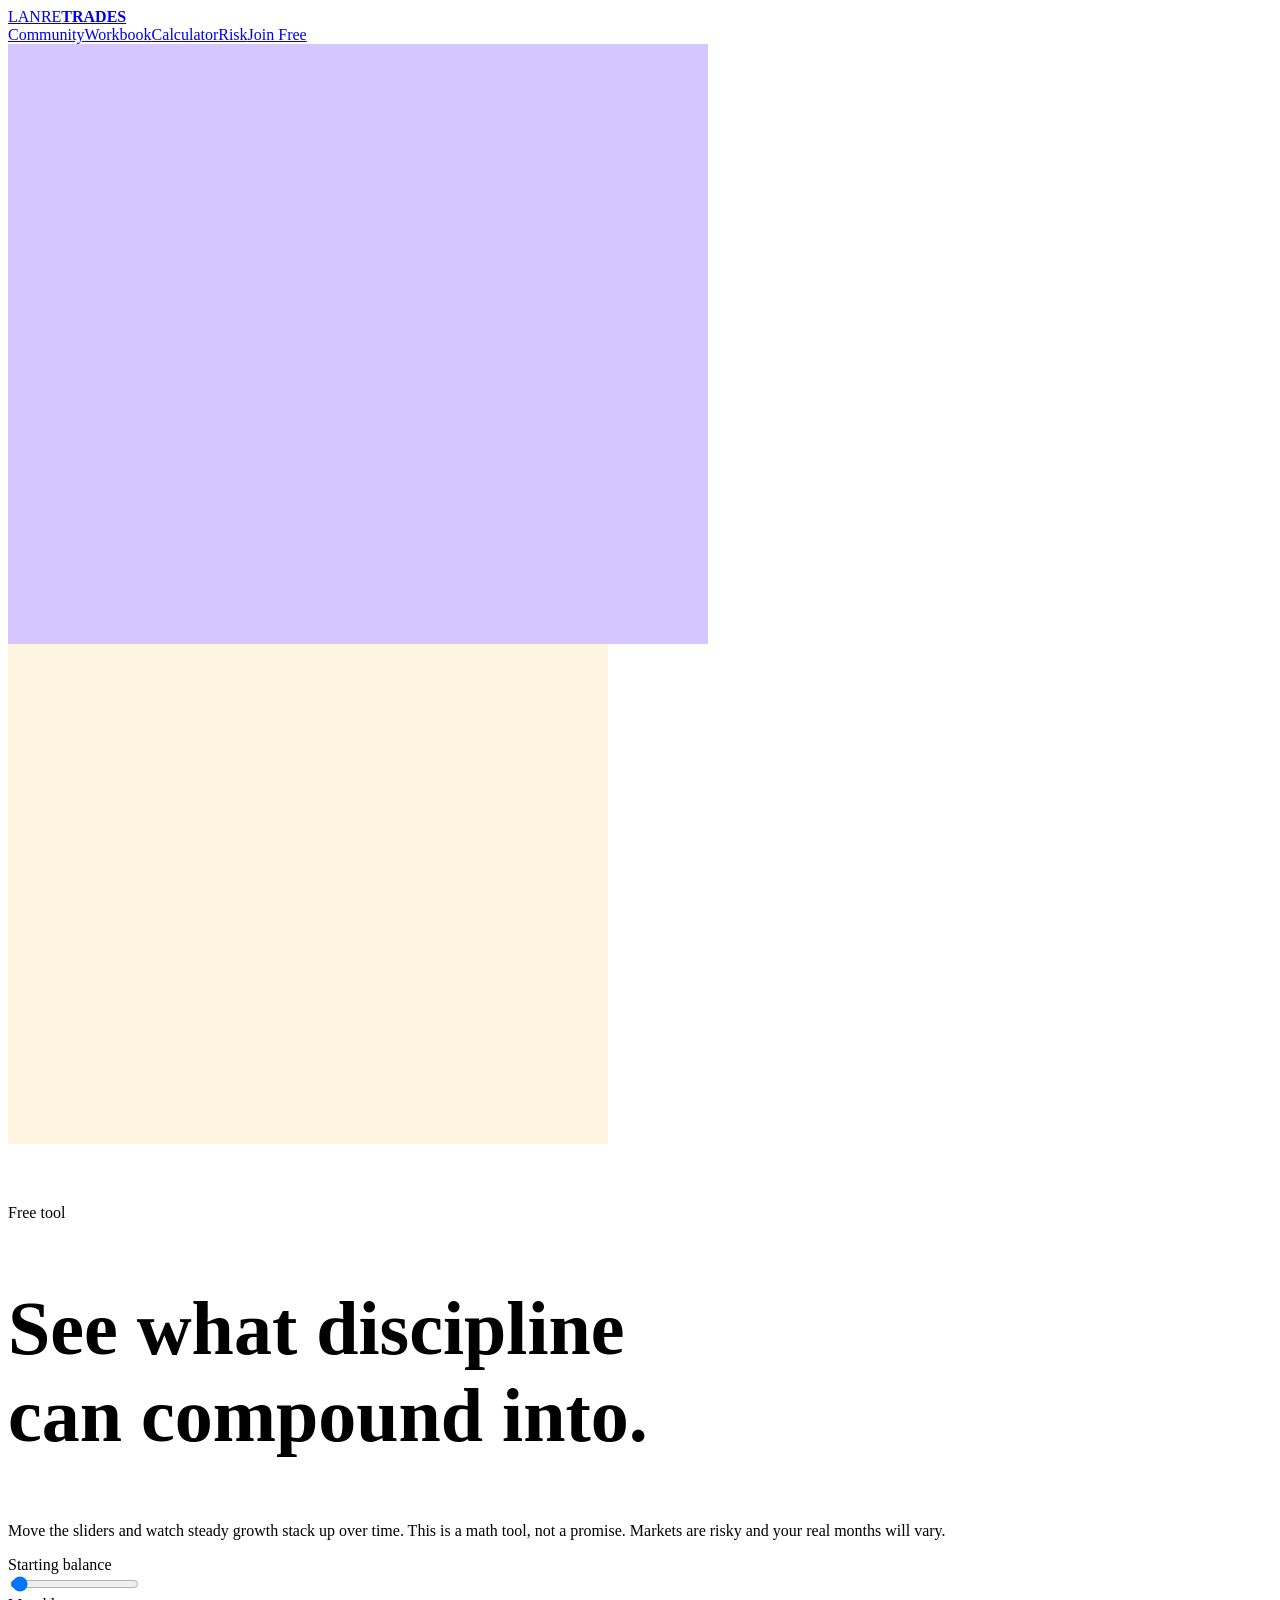
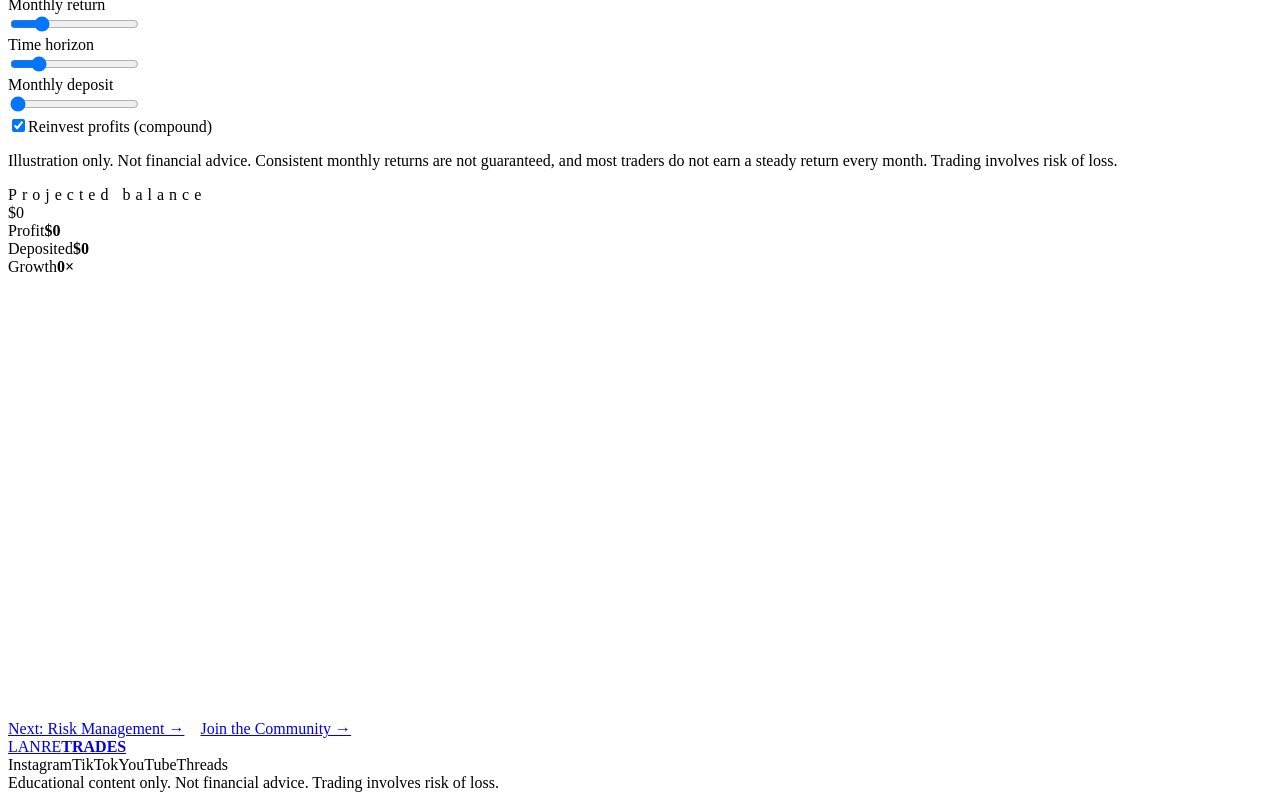
==== calculator.html @ a26ff6e0 "Add files via upload" ====
<!doctype html>
<html lang="en"><head>
<meta charset="utf-8"><meta name="viewport" content="width=device-width,initial-scale=1">
<title>Compound Calculator | LanreTrades</title>
<meta name="description" content="See what steady monthly growth can compound into. A free illustration tool from LanreTrades.">
<link rel="stylesheet" href="css/style.css">
</head><body>
<header><div class="wrap"><nav>
 <a class="logo" href="index.html">LANRE<b>TRADES</b></a>
 <div class="links"><a href="index.html#join">Community</a><a href="index.html#workbook">Workbook</a><a class="on" href="calculator.html">Calculator</a><a href="risk.html">Risk</a><a class="btn b1 sm" href="index.html#join">Join Free</a></div>
</nav></div></header>
<div class="orb" style="left:55%;top:-60px;width:700px;height:600px;background:rgba(138,92,255,.35)"></div>
<div class="orb" style="left:-200px;top:300px;width:600px;height:500px;background:rgba(247,200,90,.18)"></div>
<main><section style="padding-top:60px"><div class="wrap">
 <div class="kick">Free tool</div>
 <h1 style="font-size:clamp(40px,6vw,76px)">See what <span class="serif neon">discipline</span><br>can compound into.</h1>
 <p class="lead">Move the sliders and watch steady growth stack up over time. This is a math tool, not a promise. Markets are risky and your real months will vary.</p>
 <div class="panel" id="calc">
  <div class="box">
   <div class="sl"><div class="top"><span>Starting balance</span><b id="o-bal"></b></div><input id="c-bal" type="range" min="100" max="50000" step="100" value="1000"></div>
   <div class="sl"><div class="top"><span>Monthly return</span><b id="o-rate"></b></div><input id="c-rate" type="range" min="1" max="20" step="1" value="5"></div>
   <div class="sl"><div class="top"><span>Time horizon</span><b id="o-mon"></b></div><input id="c-mon" type="range" min="1" max="60" step="1" value="12"></div>
   <div class="sl"><div class="top"><span>Monthly deposit</span><b id="o-dep"></b></div><input id="c-dep" type="range" min="0" max="5000" step="50" value="0"></div>
   <label class="tog"><input id="c-comp" type="checkbox" checked><span class="sw"></span>Reinvest profits (compound)</label>
   <p class="note">Illustration only. Not financial advice. Consistent monthly returns are not guaranteed, and most traders do not earn a steady return every month. Trading involves risk of loss.</p>
  </div>
  <div class="box g">
   <div class="lab" style="letter-spacing:5px">Projected balance</div>
   <div class="big neon" id="proj">$0</div>
   <div class="stats"><div>Profit<b id="pf">$0</b></div><div>Deposited<b id="dp">$0</b></div><div>Growth<b id="gr">0×</b></div></div>
   <svg class="chart" viewBox="0 0 600 190" preserveAspectRatio="none" aria-label="Balance growth chart"><defs><linearGradient id="ag" x1="0" y1="0" x2="0" y2="1"><stop offset="0" stop-color="#F7C85A" stop-opacity=".35"/><stop offset="1" stop-color="#F7C85A" stop-opacity="0"/></linearGradient></defs><path id="area" fill="url(#ag)"/><polyline id="flat" fill="none" stroke="#8A5CFF" stroke-width="2" stroke-dasharray="6 6" opacity=".8"/><polyline id="line" fill="none" stroke="#F7C85A" stroke-width="3" style="filter:drop-shadow(0 0 8px #F7C85A)"/></svg>
   <div class="legend"><span id="l1" style="color:var(--gold)"></span><span id="l2" style="color:#a58cff"></span></div>
  </div>
 </div>
 <div style="margin-top:40px;display:flex;gap:16px;flex-wrap:wrap"><a class="btn b3" href="risk.html">Next: Risk Management →</a><a class="btn b1" href="index.html#join">Join the Community →</a></div>
</div></section></main>
<footer><div class="wrap"><a class="logo" href="index.html">LANRE<b>TRADES</b></a><div class="fs"><a data-social="instagram">Instagram</a><a data-social="tiktok">TikTok</a><a data-social="youtube">YouTube</a><a data-social="threads">Threads</a></div><div class="disc">Educational content only. Not financial advice. Trading involves risk of loss.</div></div></footer>
<script src="js/config.js"></script><script src="js/main.js"></script>
</body></html>
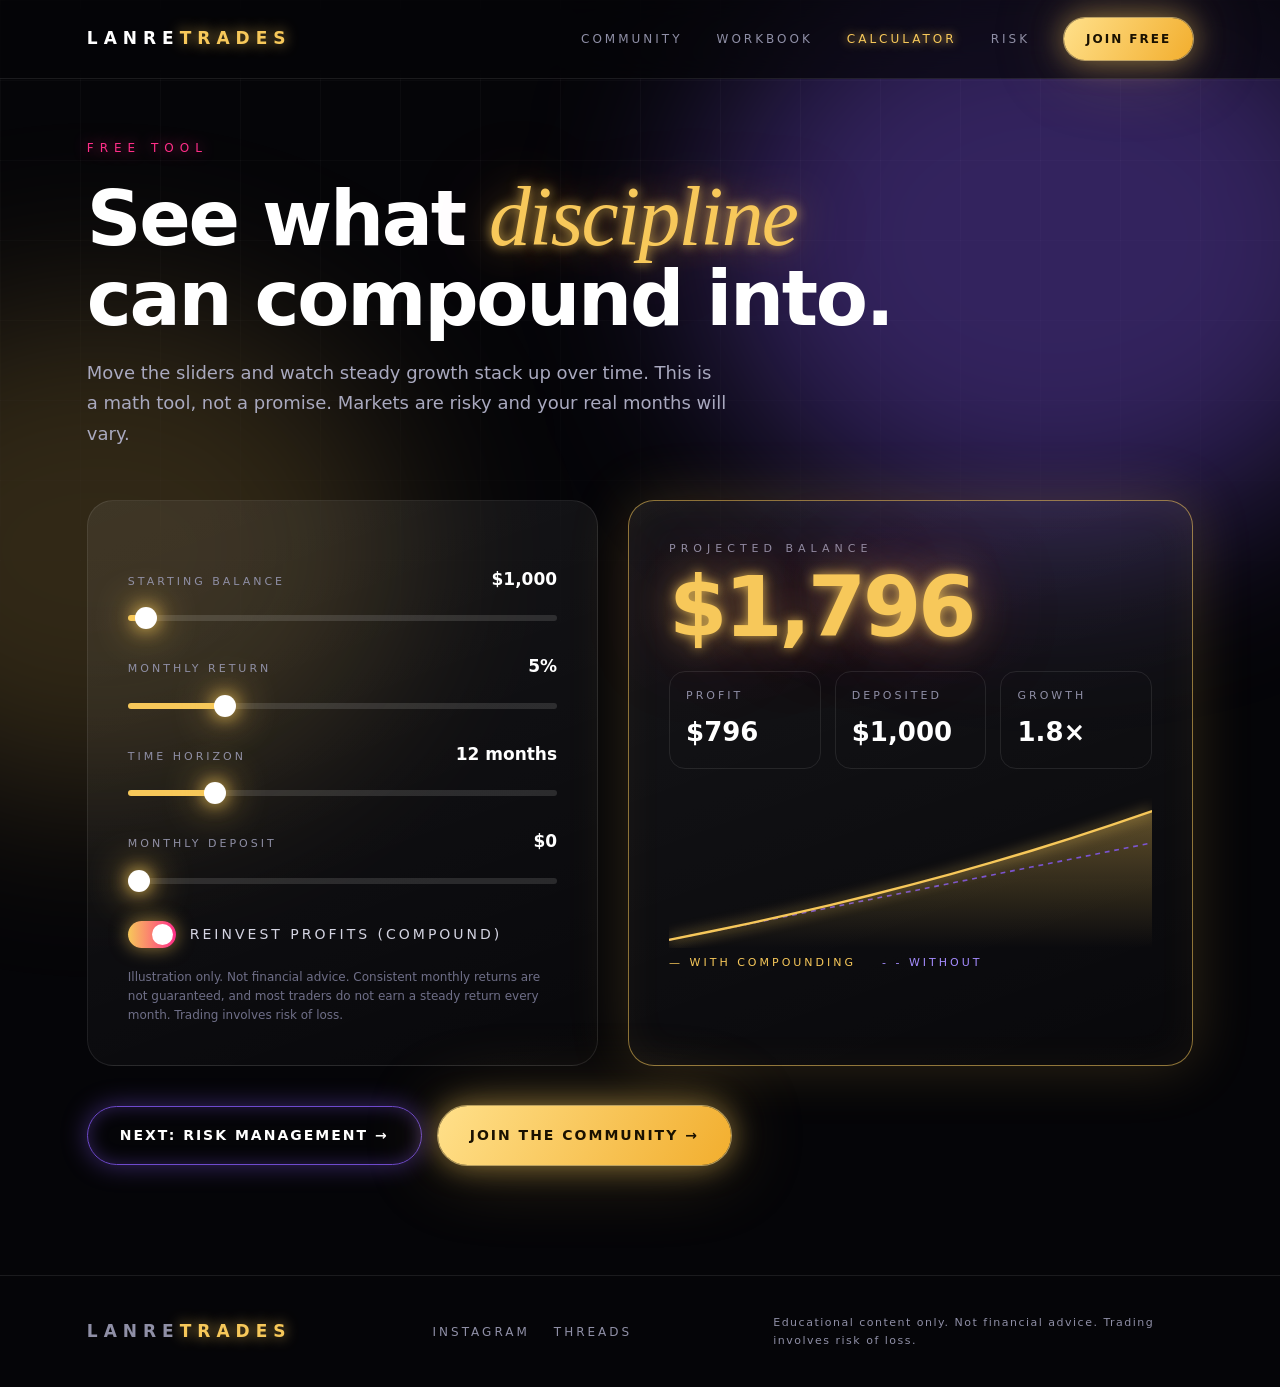
==== commit e493aa93: "Add files via upload" ====
--- a/calculator.html
+++ b/calculator.html
@@ -7,7 +7,7 @@
 </head><body>
 <header><div class="wrap"><nav>
  <a class="logo" href="index.html">LANRE<b>TRADES</b></a>
- <div class="links"><a href="index.html#join">Community</a><a href="index.html#workbook">Workbook</a><a class="on" href="calculator.html">Calculator</a><a href="risk.html">Risk</a><a class="btn b1 sm" href="index.html#join">Join Free</a></div>
+ <div class="links"><a href="index.html#join">Community</a><a href="index.html#workbook">Workbook</a><a class="on" href="calculator.html">Calculator</a><a href="risk.html">Risk</a><a class="btn b1 sm" data-link="freeCommunityUrl" data-fallback="index.html#join" href="index.html#join">Join Free</a></div>
 </nav></div></header>
 <div class="orb" style="left:55%;top:-60px;width:700px;height:600px;background:rgba(138,92,255,.35)"></div>
 <div class="orb" style="left:-200px;top:300px;width:600px;height:500px;background:rgba(247,200,90,.18)"></div>
@@ -32,7 +32,7 @@
    <div class="legend"><span id="l1" style="color:var(--gold)"></span><span id="l2" style="color:#a58cff"></span></div>
   </div>
  </div>
- <div style="margin-top:40px;display:flex;gap:16px;flex-wrap:wrap"><a class="btn b3" href="risk.html">Next: Risk Management →</a><a class="btn b1" href="index.html#join">Join the Community →</a></div>
+ <div style="margin-top:40px;display:flex;gap:16px;flex-wrap:wrap"><a class="btn b3" href="risk.html">Next: Risk Management →</a><a class="btn b1" data-link="freeCommunityUrl" data-fallback="index.html#join" href="index.html#join">Join the Community →</a></div>
 </div></section></main>
 <footer><div class="wrap"><a class="logo" href="index.html">LANRE<b>TRADES</b></a><div class="fs"><a data-social="instagram">Instagram</a><a data-social="tiktok">TikTok</a><a data-social="youtube">YouTube</a><a data-social="threads">Threads</a></div><div class="disc">Educational content only. Not financial advice. Trading involves risk of loss.</div></div></footer>
 <script src="js/config.js"></script><script src="js/main.js"></script>
--- a/css/style.css
+++ b/css/style.css
@@ -0,0 +1,150 @@
+:root{--gold:#F7C85A;--pink:#FF2E88;--volt:#8A5CFF;--cy:#3DE0FF;--bg:#050508;--line:rgba(255,255,255,.09);--mut:#8f8fa6;--text:#fff}
+*{box-sizing:border-box;margin:0;padding:0}
+html{scroll-behavior:smooth}
+body{background:var(--bg);color:var(--text);font-family:'Segoe UI',system-ui,-apple-system,Arial,sans-serif;line-height:1.5;overflow-x:hidden;-webkit-font-smoothing:antialiased}
+body:before{content:"";position:fixed;inset:0;z-index:-2;background-image:linear-gradient(rgba(255,255,255,.03) 1px,transparent 1px),linear-gradient(90deg,rgba(255,255,255,.03) 1px,transparent 1px);background-size:80px 80px;mask-image:linear-gradient(#000,transparent 85%);-webkit-mask-image:linear-gradient(#000,transparent 85%)}
+.orb{position:absolute;border-radius:50%;filter:blur(90px);z-index:-1;pointer-events:none}
+a{color:inherit;text-decoration:none}
+img{max-width:100%;display:block}
+.serif{font-family:Georgia,'Times New Roman',serif;font-style:italic;font-weight:400}
+.neon{color:var(--gold);text-shadow:0 0 12px rgba(247,200,90,.8),0 0 40px rgba(247,200,90,.45),0 0 90px rgba(255,46,136,.35)}
+.wrap{max-width:1260px;margin:0 auto;padding:0 clamp(20px,6vw,90px)}
+header{position:sticky;top:0;z-index:50;background:rgba(5,5,8,.7);backdrop-filter:blur(14px);-webkit-backdrop-filter:blur(14px);border-bottom:1px solid var(--line)}
+nav{display:flex;justify-content:space-between;align-items:center;padding:18px 0}
+.logo{font-weight:800;letter-spacing:6px;font-size:17px}.logo b{color:var(--gold);text-shadow:0 0 14px rgba(247,200,90,.8)}
+.links{display:flex;gap:34px;align-items:center;font-size:12px;letter-spacing:3px;color:var(--mut);text-transform:uppercase}
+.links a:hover,.links a.on{color:var(--gold);text-shadow:0 0 10px var(--gold)}
+.btn{display:inline-flex;align-items:center;justify-content:center;gap:12px;padding:18px 32px;border-radius:999px;font-weight:700;font-size:14px;letter-spacing:2px;text-transform:uppercase;border:0;cursor:pointer;font-family:inherit;transition:transform .2s,box-shadow .2s;color:#fff;background:transparent}
+.btn:hover{transform:translateY(-2px)}
+.b1{background:linear-gradient(120deg,#FFE08A,#F2AE2E);color:#1a1100;box-shadow:0 0 0 1px rgba(255,224,138,.6),0 0 30px rgba(247,200,90,.55),0 0 80px rgba(247,200,90,.25)}
+.b2{border:1px solid rgba(255,46,136,.7);box-shadow:inset 0 0 18px rgba(255,46,136,.3),0 0 26px rgba(255,46,136,.35)}
+.b3{border:1px solid rgba(138,92,255,.8);box-shadow:inset 0 0 18px rgba(138,92,255,.3),0 0 26px rgba(138,92,255,.4)}
+.sm{padding:12px 22px;font-size:12px}
+.eyebrow{display:inline-flex;align-items:center;gap:12px;font-size:12px;letter-spacing:5px;color:var(--gold);text-transform:uppercase}
+.eyebrow:before{content:"";width:46px;height:1px;background:var(--gold);box-shadow:0 0 10px var(--gold)}
+.kick{font-size:12px;letter-spacing:6px;color:var(--pink);text-transform:uppercase;text-shadow:0 0 14px rgba(255,46,136,.8);margin-bottom:18px}
+h1,h2{font-weight:800;line-height:1.02;letter-spacing:-.03em}
+h1{font-size:clamp(42px,6vw,84px)}h1 .serif{font-size:1.1em;letter-spacing:-.02em}
+h2{font-size:clamp(34px,4.6vw,62px)}h2 .serif{font-size:1.1em}
+.lead{color:#a9a9bf;font-size:18px;line-height:1.7;max-width:640px;margin-top:20px}
+section{position:relative;padding:clamp(60px,9vw,110px) 0}
+.hero{position:relative;padding:50px 0 70px}
+.hero-grid{display:grid;grid-template-columns:1.15fr .85fr;gap:50px;align-items:center}
+.hero h1{margin:26px 0}
+.cta{display:flex;gap:16px;margin-top:38px;flex-wrap:wrap}
+.trust{display:flex;gap:40px;margin-top:44px;color:var(--mut);font-size:12px;letter-spacing:3px;text-transform:uppercase;flex-wrap:wrap}
+.trust b{display:block;color:#fff;font-size:24px;letter-spacing:0;margin-bottom:4px}
+.frame{position:relative;border-radius:30px;padding:2px;background:linear-gradient(160deg,var(--gold),var(--pink) 45%,var(--volt));box-shadow:0 0 60px rgba(255,46,136,.45),0 0 140px rgba(138,92,255,.35);aspect-ratio:.72}
+.frame .in{position:relative;height:100%;border-radius:28px;overflow:hidden;background:#0a0a12}
+.frame img{width:100%;height:100%;object-fit:cover;object-position:50% 100%}
+.frame .in:after{content:"";position:absolute;left:0;right:0;top:0;height:22%;background:linear-gradient(#0a0a12 60%,rgba(10,10,18,0))}
+.frame.portrait{aspect-ratio:.82;background:linear-gradient(200deg,var(--cy),var(--volt),var(--pink));box-shadow:0 0 70px rgba(138,92,255,.4)}
+.frame.portrait .in:after{display:none}
+.frame.portrait .pic{width:100%;height:100%;background:url(../assets/lanre-portrait.jpg) 96% 33%/230% auto no-repeat}
+.chip{position:absolute;padding:13px 18px;border-radius:14px;background:rgba(14,14,22,.78);backdrop-filter:blur(10px);border:1px solid var(--line);font-size:11px;letter-spacing:3px;text-transform:uppercase;box-shadow:0 0 30px rgba(247,200,90,.25)}
+.chip i{display:inline-block;width:8px;height:8px;border-radius:50%;background:var(--gold);box-shadow:0 0 12px var(--gold);margin-right:10px}
+.tick{border-top:1px solid var(--line);border-bottom:1px solid var(--line);padding:22px 0;overflow:hidden;background:rgba(255,255,255,.015)}
+.tick div{display:inline-block;white-space:nowrap;font-size:13px;letter-spacing:8px;color:var(--mut);text-transform:uppercase;animation:slide 40s linear infinite}
+.tick b{color:var(--gold);margin:0 26px;text-shadow:0 0 10px var(--gold)}
+@keyframes slide{to{transform:translateX(-50%)}}
+.three{display:grid;grid-template-columns:repeat(3,1fr);gap:26px;margin-top:56px}
+.two-up{display:grid;grid-template-columns:repeat(2,1fr);gap:26px;margin-top:50px}
+.card{border-radius:26px;padding:38px;background:linear-gradient(160deg,rgba(255,255,255,.07),rgba(255,255,255,.015));border:1px solid var(--line);display:flex;flex-direction:column}
+.card.g{border-color:rgba(247,200,90,.55);box-shadow:0 0 50px rgba(247,200,90,.18),inset 0 0 40px rgba(247,200,90,.05)}
+.card.v{border-color:rgba(138,92,255,.7);box-shadow:0 0 60px rgba(138,92,255,.3),inset 0 0 40px rgba(138,92,255,.07)}
+.card.p{border-color:rgba(255,46,136,.5);box-shadow:0 0 50px rgba(255,46,136,.18)}
+.badge{align-self:flex-start;font-size:11px;letter-spacing:4px;text-transform:uppercase;padding:8px 14px;border-radius:99px;border:1px solid currentColor}
+.card h3{font-size:28px;margin:22px 0 12px;letter-spacing:-.02em}
+.card p{color:var(--mut);line-height:1.65;font-size:15px}
+.card ul{list-style:none;margin:20px 0 28px}
+.card li{font-size:15px;color:#d4d4e2;padding:8px 0}
+.card li:before{content:"";display:inline-block;width:6px;height:6px;background:var(--gold);box-shadow:0 0 8px var(--gold);margin-right:14px;transform:rotate(45deg)}
+.card .btn{width:100%;margin-top:auto}
+.field{margin-top:14px}
+label,.lab{display:block;font-size:11px;letter-spacing:3px;color:var(--mut);text-transform:uppercase;margin-bottom:8px}
+input[type=text],input[type=email],input[type=number],select,textarea{width:100%;height:50px;border-radius:12px;border:1px solid var(--line);background:rgba(0,0,0,.4);padding:0 16px;font-size:15px;color:#fff;font-family:inherit;outline:none}
+textarea{height:84px;padding:14px 16px;resize:vertical}
+input:focus,select:focus,textarea:focus{border-color:var(--gold);box-shadow:0 0 18px rgba(247,200,90,.3)}
+select option{background:#0d0d14}
+.msg{margin-top:14px;font-size:14px;line-height:1.5;min-height:22px}
+.msg.ok{color:#7dffb2}.msg.err{color:#ff8fa8}
+.split{display:grid;grid-template-columns:.9fr 1.1fr;gap:clamp(40px,7vw,90px);align-items:center}
+.book{max-width:400px;aspect-ratio:.77;border-radius:20px;background:linear-gradient(150deg,#16162a,#08080f);position:relative;box-shadow:0 0 70px rgba(247,200,90,.3),0 40px 100px rgba(0,0,0,.7);transform:perspective(1200px) rotateY(-14deg) rotateZ(-2deg);border:1px solid rgba(247,200,90,.6);padding:34px;margin:0 auto;width:100%}
+.book svg{width:100%;height:auto}
+.book .cap{font-size:11px;letter-spacing:5px;color:var(--mut);margin-top:18px}
+.book .t{position:absolute;bottom:40px;left:34px;font-size:clamp(30px,4vw,46px);font-weight:800;line-height:1;letter-spacing:-.03em}
+.pts{margin-top:30px}
+.pts div{display:flex;gap:20px;padding:20px 0;border-bottom:1px solid var(--line);font-size:18px;color:#d6d6e4}
+.pts span{color:var(--gold);font-weight:700;width:34px;text-shadow:0 0 12px var(--gold)}
+.grid4{display:grid;grid-template-columns:repeat(4,1fr);gap:22px;margin-top:52px}
+.g4{padding:32px 28px;border-radius:22px;background:rgba(255,255,255,.04);border:1px solid var(--line)}
+.ic{width:46px;height:46px;border-radius:14px;border:1px solid rgba(247,200,90,.6);box-shadow:0 0 22px rgba(247,200,90,.35);display:flex;align-items:center;justify-content:center;color:var(--gold);font-size:20px;margin-bottom:22px}
+.g4 h4{font-size:19px;margin-bottom:10px}.g4 p{font-size:14px;color:var(--mut);line-height:1.6}
+.quote{font-size:clamp(24px,3vw,34px);line-height:1.3;margin:24px 0}
+.socials{display:flex;gap:12px;margin-top:30px;flex-wrap:wrap}
+.tms{display:grid;grid-template-columns:repeat(3,1fr);gap:24px;margin-top:48px}
+.tm{min-height:190px;border-radius:22px;border:1px dashed rgba(255,255,255,.2);padding:30px;color:#6d6d85;font-size:15px;line-height:1.6}
+.tm b{display:block;font-size:11px;letter-spacing:4px;color:var(--gold);margin-bottom:14px}
+.final{text-align:center;padding:clamp(80px,12vw,140px) 0;position:relative;overflow:hidden}
+.final h2{font-size:clamp(38px,6.4vw,88px)}
+footer{border-top:1px solid var(--line);padding:38px 0;font-size:12px;letter-spacing:3px;color:var(--mut);text-transform:uppercase}
+footer .wrap{display:flex;justify-content:space-between;align-items:center;gap:20px;flex-wrap:wrap}
+footer .fs{display:flex;gap:24px}footer .fs a:hover{color:var(--gold)}
+.disc{font-size:11px;letter-spacing:1.5px;line-height:1.6;max-width:420px;text-transform:none}
+/* tools */
+.panel{display:grid;grid-template-columns:.95fr 1.05fr;gap:30px;margin-top:50px}
+.box{border-radius:26px;padding:clamp(24px,3.4vw,40px);background:linear-gradient(160deg,rgba(255,255,255,.07),rgba(255,255,255,.015));border:1px solid var(--line)}
+.box.g{border-color:rgba(247,200,90,.55);box-shadow:0 0 60px rgba(247,200,90,.18),inset 0 0 40px rgba(247,200,90,.05)}
+.box.v{border-color:rgba(138,92,255,.7);box-shadow:0 0 60px rgba(138,92,255,.28),inset 0 0 40px rgba(138,92,255,.06)}
+.sl{margin-top:26px}
+.sl .top{display:flex;justify-content:space-between;align-items:baseline;margin-bottom:12px}
+.sl .top span{font-size:11px;letter-spacing:3px;color:var(--mut);text-transform:uppercase}
+.sl .top b{font-size:17px}
+input[type=range]{-webkit-appearance:none;appearance:none;width:100%;height:6px;border-radius:9px;background:linear-gradient(90deg,var(--gold) var(--p,0%),rgba(255,255,255,.12) var(--p,0%));outline:none;cursor:pointer}
+input[type=range]::-webkit-slider-thumb{-webkit-appearance:none;width:22px;height:22px;border-radius:50%;background:#fff;box-shadow:0 0 18px var(--gold),0 0 40px var(--gold)}
+input[type=range]::-moz-range-thumb{width:22px;height:22px;border:0;border-radius:50%;background:#fff;box-shadow:0 0 18px var(--gold)}
+.tog{display:flex;align-items:center;gap:14px;margin-top:30px;font-size:14px;color:#d4d4e2;cursor:pointer;user-select:none}
+.tog input{display:none}
+.sw{width:48px;height:27px;border-radius:99px;background:rgba(255,255,255,.14);position:relative;transition:.2s;flex-shrink:0}
+.sw:after{content:"";position:absolute;left:3px;top:3px;width:21px;height:21px;border-radius:50%;background:#fff;transition:.2s}
+.tog input:checked+.sw{background:linear-gradient(90deg,var(--gold),var(--pink));box-shadow:0 0 18px rgba(247,200,90,.6)}
+.tog input:checked+.sw:after{left:24px}
+.big{font-size:clamp(52px,7vw,84px);font-weight:800;letter-spacing:-.04em;margin:8px 0 22px;line-height:1}
+.stats{display:grid;grid-template-columns:repeat(3,1fr);gap:14px}
+.stats div{border:1px solid var(--line);border-radius:16px;padding:16px;font-size:11px;letter-spacing:3px;color:var(--mut);text-transform:uppercase}
+.stats b{display:block;font-size:clamp(18px,2.2vw,26px);color:#fff;letter-spacing:0;margin-top:8px}
+.note{font-size:12px;color:#6f6f88;margin-top:20px;line-height:1.6}
+.chart{width:100%;height:auto;margin-top:26px}
+.legend{display:flex;gap:26px;font-size:11px;letter-spacing:3px;color:var(--mut);text-transform:uppercase;flex-wrap:wrap}
+.row2{display:grid;grid-template-columns:1fr 1fr;gap:16px}
+.res{border-radius:20px;padding:26px;margin-top:22px;border:1px solid rgba(247,200,90,.5);background:rgba(247,200,90,.05);box-shadow:0 0 40px rgba(247,200,90,.15)}
+.res small{font-size:11px;letter-spacing:4px;color:var(--mut);text-transform:uppercase}
+.res .v1{font-size:clamp(44px,6vw,60px);font-weight:800;letter-spacing:-.03em}
+.res .u{font-size:22px;letter-spacing:2px;color:#a9a9bf}
+table{width:100%;border-collapse:collapse;margin-top:10px}
+td,th{padding:15px 10px;text-align:left;font-size:15px;border-bottom:1px solid var(--line)}
+th{font-size:11px;letter-spacing:3px;color:var(--mut);text-transform:uppercase;font-weight:600}
+td.hot{color:#ff7ab8;text-shadow:0 0 10px rgba(255,46,136,.7);font-weight:700}td.gd{color:var(--gold);font-weight:700}
+.sub{font-size:11px;letter-spacing:5px;text-transform:uppercase;margin-bottom:6px}
+.rules{display:grid;grid-template-columns:repeat(4,1fr);gap:22px;margin-top:50px}
+.rule{padding:30px 26px;border-radius:22px;background:rgba(255,255,255,.04);border:1px solid var(--line)}
+.rule .n{font-size:13px;letter-spacing:4px;color:var(--gold);text-shadow:0 0 12px var(--gold);margin-bottom:20px}
+.rule h4{font-size:19px;margin-bottom:10px}.rule p{font-size:14px;line-height:1.6;color:var(--mut)}
+.thanks{display:none;text-align:center;padding:30px 10px}
+.thanks h3{font-size:28px;margin-bottom:10px}
+@media(max-width:980px){
+ .hero-grid,.split,.panel{grid-template-columns:1fr}
+ .three,.tms,.two-up{grid-template-columns:1fr}
+ .grid4,.rules{grid-template-columns:1fr 1fr}
+ .links a:not(.btn){display:none}
+ .frame{max-width:460px;margin:20px auto 0}
+ .book{transform:none}
+}
+@media(max-width:560px){
+ .grid4,.rules,.row2{grid-template-columns:1fr}
+ .logo{letter-spacing:4px;font-size:15px}
+ .cta .btn{width:100%}
+ .trust{gap:24px}
+ footer .wrap{flex-direction:column;align-items:flex-start}
+}
+
